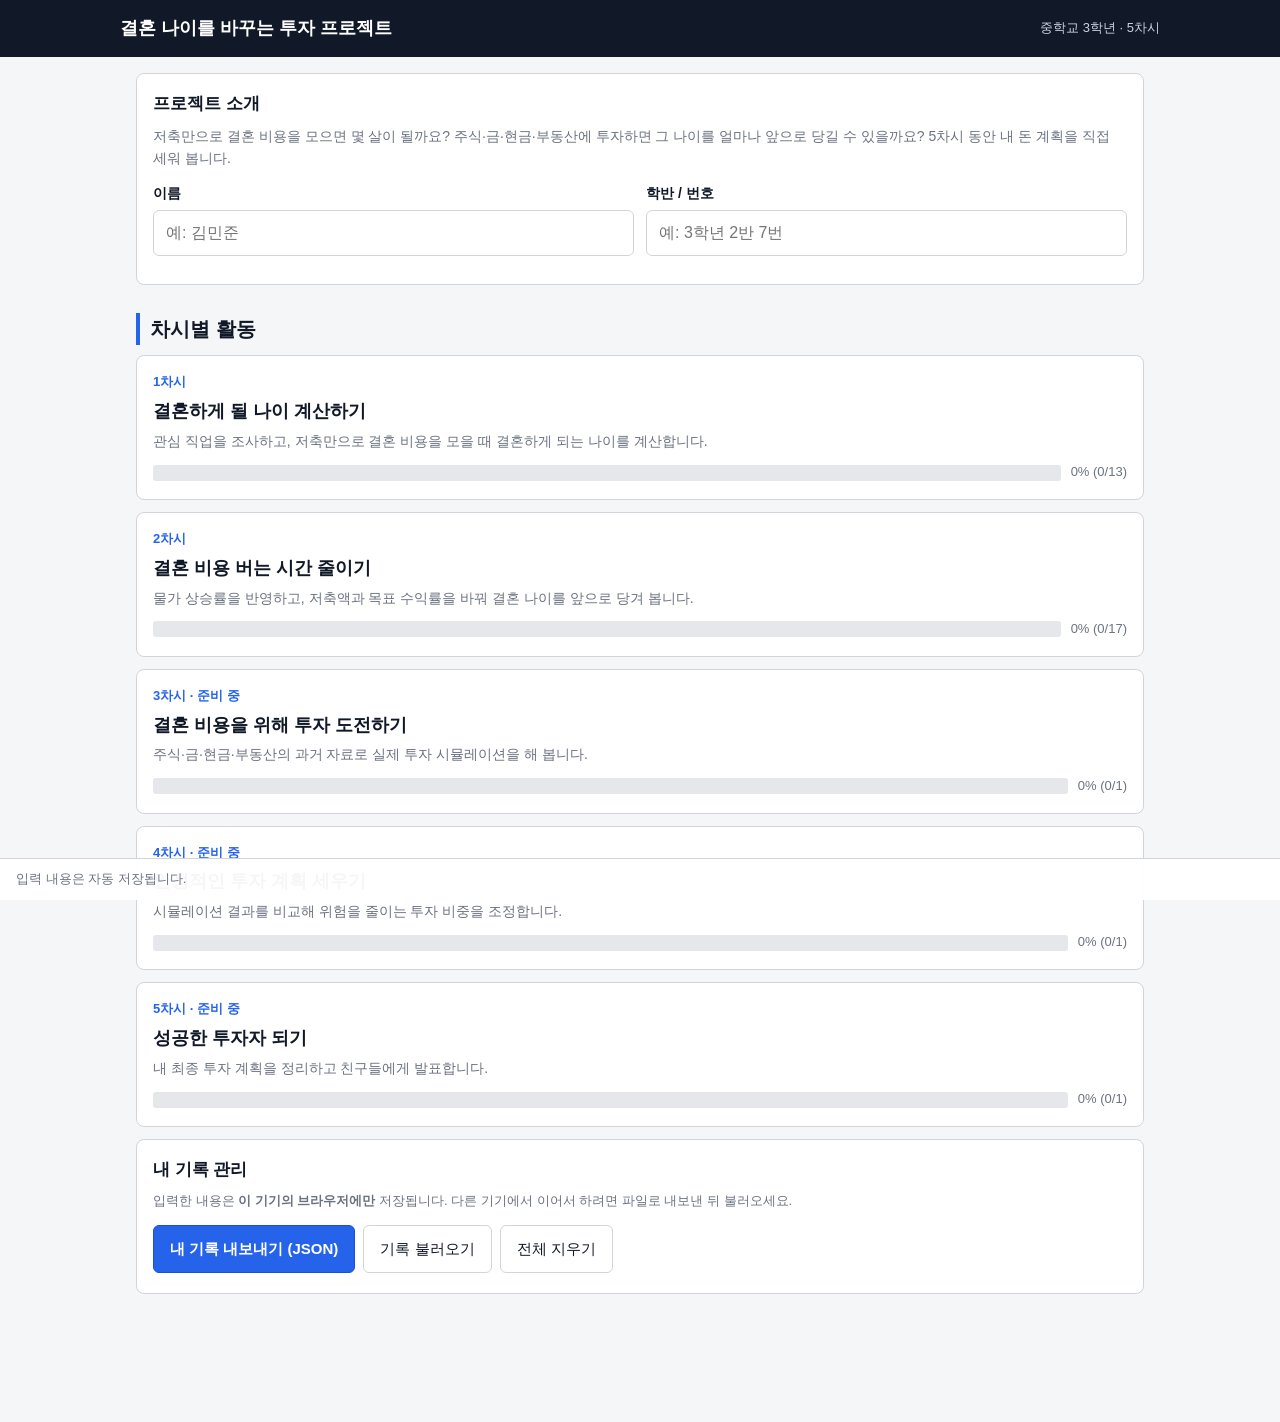
==== index.html @ b57b696e "Add files via upload" ====
<!DOCTYPE html>
<html lang="ko">
<head>
<meta charset="utf-8">
<meta name="viewport" content="width=device-width, initial-scale=1, viewport-fit=cover">
<title>결혼 나이를 바꾸는 투자 프로젝트</title>
<link rel="stylesheet" href="css/style.css">
</head>
<body>
<header class="top"><div class="inner">
  <h1>결혼 나이를 바꾸는 투자 프로젝트</h1>
  <span class="step">중학교 3학년 · 5차시</span>
</div></header>
<div class="wrap">
<div class="card">
  <h3 style="margin-top:0">프로젝트 소개</h3>
  <p class="lead" style="margin-bottom:12px">저축만으로 결혼 비용을 모으면 몇 살이 될까요?
  주식·금·현금·부동산에 투자하면 그 나이를 얼마나 앞으로 당길 수 있을까요?
  5차시 동안 내 돈 계획을 직접 세워 봅니다.</p>
  <div class="grid2">
    <label class="f"><span class="t">이름</span><input type="text" id="name" data-store="name" placeholder="예: 김민준"></label>
    <label class="f"><span class="t">학반 / 번호</span><input type="text" id="cls" data-store="class" placeholder="예: 3학년 2반 7번"></label>
  </div>
</div>
<h2>차시별 활동</h2>
<div id="cards"></div>
<div class="card">
  <h3 style="margin-top:0">내 기록 관리</h3>
  <p class="help">입력한 내용은 <b>이 기기의 브라우저에만</b> 저장됩니다. 다른 기기에서 이어서 하려면 파일로 내보낸 뒤 불러오세요.</p>
  <div class="btnrow">
    <button type="button" class="btn" id="exp">내 기록 내보내기 (JSON)</button>
    <label class="btn ghost" style="display:inline-flex;align-items:center">기록 불러오기
      <input type="file" id="imp" accept="application/json" style="display:none"></label>
    <button type="button" class="btn ghost" id="del">전체 지우기</button>
  </div>
  <div id="ioMsg" class="help"></div>
</div>
</div>
<div class="sticky"><span>입력 내용은 자동 저장됩니다.</span><span id="savedFlag" class="saved"></span></div>
<script src="js/store.js"></script>
<script>
(function(){
  var L=[
    {n:1,t:'결혼하게 될 나이 계산하기',d:'관심 직업을 조사하고, 저축만으로 결혼 비용을 모을 때 결혼하게 되는 나이를 계산합니다.',k:'l1',f:'lesson1.html',on:true},
    {n:2,t:'결혼 비용 버는 시간 줄이기',d:'물가 상승률을 반영하고, 저축액과 목표 수익률을 바꿔 결혼 나이를 앞으로 당겨 봅니다.',k:'l2',f:'lesson2.html',on:true},
    {n:3,t:'결혼 비용을 위해 투자 도전하기',d:'주식·금·현금·부동산의 과거 자료로 실제 투자 시뮬레이션을 해 봅니다.',k:'l3',f:'lesson3.html',on:false},
    {n:4,t:'안정적인 투자 계획 세우기',d:'시뮬레이션 결과를 비교해 위험을 줄이는 투자 비중을 조정합니다.',k:'l4',f:'lesson4.html',on:false},
    {n:5,t:'성공한 투자자 되기',d:'내 최종 투자 계획을 정리하고 친구들에게 발표합니다.',k:'l5',f:'lesson5.html',on:false}
  ];
  var html='';
  L.forEach(function(x){
    var p=STORE.progress(STORE.KEYS[x.k]||[]);
    html+='<a class="homecard" href="'+x.f+'">'
      +'<div class="n">'+x.n+'차시'+(x.on?'':' · 준비 중')+'</div>'
      +'<div class="ti">'+x.t+'</div><div class="d">'+x.d+'</div>'
      +'<div style="margin-top:10px;display:flex;align-items:center;gap:10px">'
      +'<div class="bar" style="flex:1"><i style="width:'+p.pct+'%"></i></div>'
      +'<span style="font-size:13px;color:#6b7280">'+p.pct+'% ('+p.done+'/'+p.total+')</span></div></a>';
  });
  document.getElementById('cards').innerHTML=html;
  STORE.bind(document);
  document.getElementById('exp').addEventListener('click',function(){ STORE.exportFile(); });
  document.getElementById('imp').addEventListener('change',function(e){
    if(!e.target.files[0]) return;
    STORE.importFile(e.target.files[0],function(ok){
      document.getElementById('ioMsg').textContent=ok?'불러왔습니다. 화면을 새로 고칩니다.':'파일을 읽을 수 없습니다.';
      if(ok) setTimeout(function(){ location.reload(); },700);
    });
  });
  document.getElementById('del').addEventListener('click',function(){
    if(confirm('입력한 모든 내용을 지웁니다. 계속할까요?')){ localStorage.removeItem('wedding-project-v2'); location.reload(); }
  });
})();
</script>
</body></html>
---- css/style.css ----
:root{
  --bg:#f5f6f8; --card:#ffffff; --fg:#111827; --muted:#6b7280; --line:#d1d5db;
  --primary:#2563eb; --primary-dark:#1d4ed8; --accent:#0f766e;
  --warn:#b45309; --warnbg:#fffbeb; --bad:#b91c1c; --badbg:#fef2f2;
  --good:#15803d; --goodbg:#f0fdf4; --radius:8px;
  --f:Pretendard,-apple-system,BlinkMacSystemFont,"Segoe UI",sans-serif;
}
*{box-sizing:border-box;-webkit-tap-highlight-color:transparent}
html,body{margin:0;padding:0}
body{font-family:var(--f);background:var(--bg);color:var(--fg);font-size:16px;line-height:1.6}
.wrap{max-width:1040px;margin:0 auto;padding:16px 16px 72px}
a{color:var(--primary)}
header.top{background:#111827;color:#fff;padding:14px 16px}
header.top .inner{max-width:1040px;margin:0 auto;display:flex;align-items:center;gap:12px;flex-wrap:wrap}
header.top .home{color:#fff;text-decoration:none;border:1px solid #4b5563;border-radius:6px;padding:8px 12px;font-size:14px;min-height:40px;display:inline-flex;align-items:center}
header.top h1{font-size:18px;margin:0;font-weight:700}
header.top .step{font-size:13px;color:#cbd5e1;margin-left:auto}
h2{font-size:20px;margin:28px 0 10px;border-left:4px solid var(--primary);padding-left:10px}
h3{font-size:17px;margin:20px 0 8px}
p.lead{color:var(--muted);font-size:14px;margin:4px 0 16px}
.card{background:var(--card);border:1px solid var(--line);border-radius:var(--radius);padding:16px;margin-bottom:14px}
.grid2{display:grid;grid-template-columns:repeat(2,1fr);gap:12px}
.grid3{display:grid;grid-template-columns:repeat(3,1fr);gap:12px}
.grid4{display:grid;grid-template-columns:repeat(4,1fr);gap:12px}
@media(max-width:860px){.grid3,.grid4{grid-template-columns:1fr 1fr}}
@media(max-width:600px){.grid2,.grid3,.grid4{grid-template-columns:1fr}}
label.f{display:block;margin-bottom:12px}
label.f>span.t{display:block;font-size:14px;font-weight:600;margin-bottom:6px}
label.f>span.t .no{color:var(--primary);font-weight:700;margin-right:4px}
input[type=text],input[type=number],select,textarea{
  width:100%;font-family:var(--f);font-size:16px;padding:11px 12px;border:1px solid var(--line);
  border-radius:6px;background:#fff;color:var(--fg);min-height:46px}
textarea{min-height:96px;resize:vertical}
input:focus,select:focus,textarea:focus{outline:2px solid var(--primary);outline-offset:1px;border-color:var(--primary)}
input[readonly],input:disabled{background:#f3f4f6;color:#374151}
.unit{display:flex;align-items:center;gap:8px}
.unit span.u{font-size:14px;color:var(--muted);white-space:nowrap}
.chips{display:flex;flex-wrap:wrap;gap:6px;margin:6px 0 2px}
button{font-family:var(--f);cursor:pointer}
.chip{background:#eef2ff;border:1px solid #c7d2fe;color:#1e3a8a;border-radius:6px;
  padding:9px 11px;font-size:13px;min-height:40px;text-align:left}
.chip:active{background:#e0e7ff}
.chip.note{background:var(--warnbg);border-color:#fde68a;color:var(--warn);cursor:default}
.btn{background:var(--primary);color:#fff;border:1px solid var(--primary-dark);border-radius:6px;
  padding:11px 16px;font-size:15px;font-weight:600;min-height:46px}
.btn.strong{background:var(--primary-dark);border-color:#1e40af;font-size:16px}
.btn.ghost{background:#fff;color:var(--fg);border-color:var(--line);font-weight:500}
.btn.teal{background:var(--accent);border-color:#115e59;color:#fff}
.btn.sm{padding:8px 11px;font-size:13px;min-height:40px}
.btn:disabled{opacity:.5}
.btnrow{display:flex;flex-wrap:wrap;gap:8px;margin-top:8px}
.help{font-size:13px;color:var(--muted);margin-top:4px}
.formula{font-size:14px;background:#f8fafc;border:1px solid var(--line);border-radius:6px;
  padding:10px 12px;margin-top:8px;font-variant-numeric:tabular-nums;color:#1f2937}
.box{border:1px solid #fde68a;background:var(--warnbg);border-radius:6px;padding:12px 14px;font-size:14px;color:#78350f}
.box.good{border-color:#bbf7d0;background:var(--goodbg);color:#14532d}
.box.bad{border-color:#fecaca;background:var(--badbg);color:#7f1d1d}
.box.plain{border-color:var(--line);background:#f8fafc;color:#1f2937}
.metric{border:1px solid var(--line);border-radius:var(--radius);background:#fff;padding:12px}
.metric .l{font-size:13px;color:var(--muted)}
.metric .v{font-size:26px;font-weight:700;font-variant-numeric:tabular-nums;margin-top:2px}
.metric .s{font-size:12px;color:var(--muted)}
table.t{width:100%;border-collapse:collapse;font-size:14px;background:#fff}
table.t th,table.t td{border:1px solid var(--line);padding:9px 10px;text-align:left}
table.t th{background:#f3f4f6;font-weight:600}
table.t td.num,table.t th.num{text-align:right;font-variant-numeric:tabular-nums}
.badge{display:inline-block;font-size:12px;font-weight:600;border-radius:5px;padding:2px 7px;border:1px solid}
.badge.g{color:var(--good);border-color:#bbf7d0;background:var(--goodbg)}
.badge.w{color:var(--warn);border-color:#fde68a;background:var(--warnbg)}
.badge.b{color:var(--bad);border-color:#fecaca;background:var(--badbg)}
.bar{height:16px;background:#e5e7eb;border-radius:3px;overflow:hidden}
.bar>i{display:block;height:100%;background:var(--primary)}
.bar>i.w{background:#d97706}.bar>i.b{background:#dc2626}.bar>i.g{background:#16a34a}
details{border:1px solid var(--line);border-radius:6px;background:#fff;padding:0 12px;margin-top:10px}
details>summary{cursor:pointer;padding:12px 0;font-weight:600;font-size:15px}
details[open]>summary{border-bottom:1px solid var(--line);margin-bottom:12px}
details .inner{padding-bottom:14px}
.sticky{position:sticky;bottom:0;background:rgba(255,255,255,.96);border-top:1px solid var(--line);
  padding:10px 16px;display:flex;gap:10px;align-items:center;flex-wrap:wrap;font-size:13px;color:var(--muted)}
.scen{border:1px solid var(--line);border-radius:var(--radius);background:#fff;padding:14px}
.scen.sel{border-color:var(--primary);box-shadow:inset 0 0 0 1px var(--primary)}
.scen h4{margin:0 0 10px;font-size:16px}
.scen .res{margin-top:10px;border-top:1px dashed var(--line);padding-top:10px;font-size:14px}
.scen .big{font-size:24px;font-weight:700;font-variant-numeric:tabular-nums}
.saved{font-size:12px;color:var(--good)}
.homecard{display:block;text-decoration:none;color:inherit;border:1px solid var(--line);background:#fff;
  border-radius:var(--radius);padding:16px;margin-bottom:12px}
.homecard .n{font-size:13px;color:var(--primary);font-weight:700}
.homecard .ti{font-size:18px;font-weight:700;margin:4px 0}
.homecard .d{font-size:14px;color:var(--muted)}
.sr-only{position:absolute;width:1px;height:1px;margin:-1px;overflow:hidden;clip:rect(0,0,0,0)}
@media print{header.top,.sticky,.btnrow,.chips{display:none}body{background:#fff}.card{break-inside:avoid}}
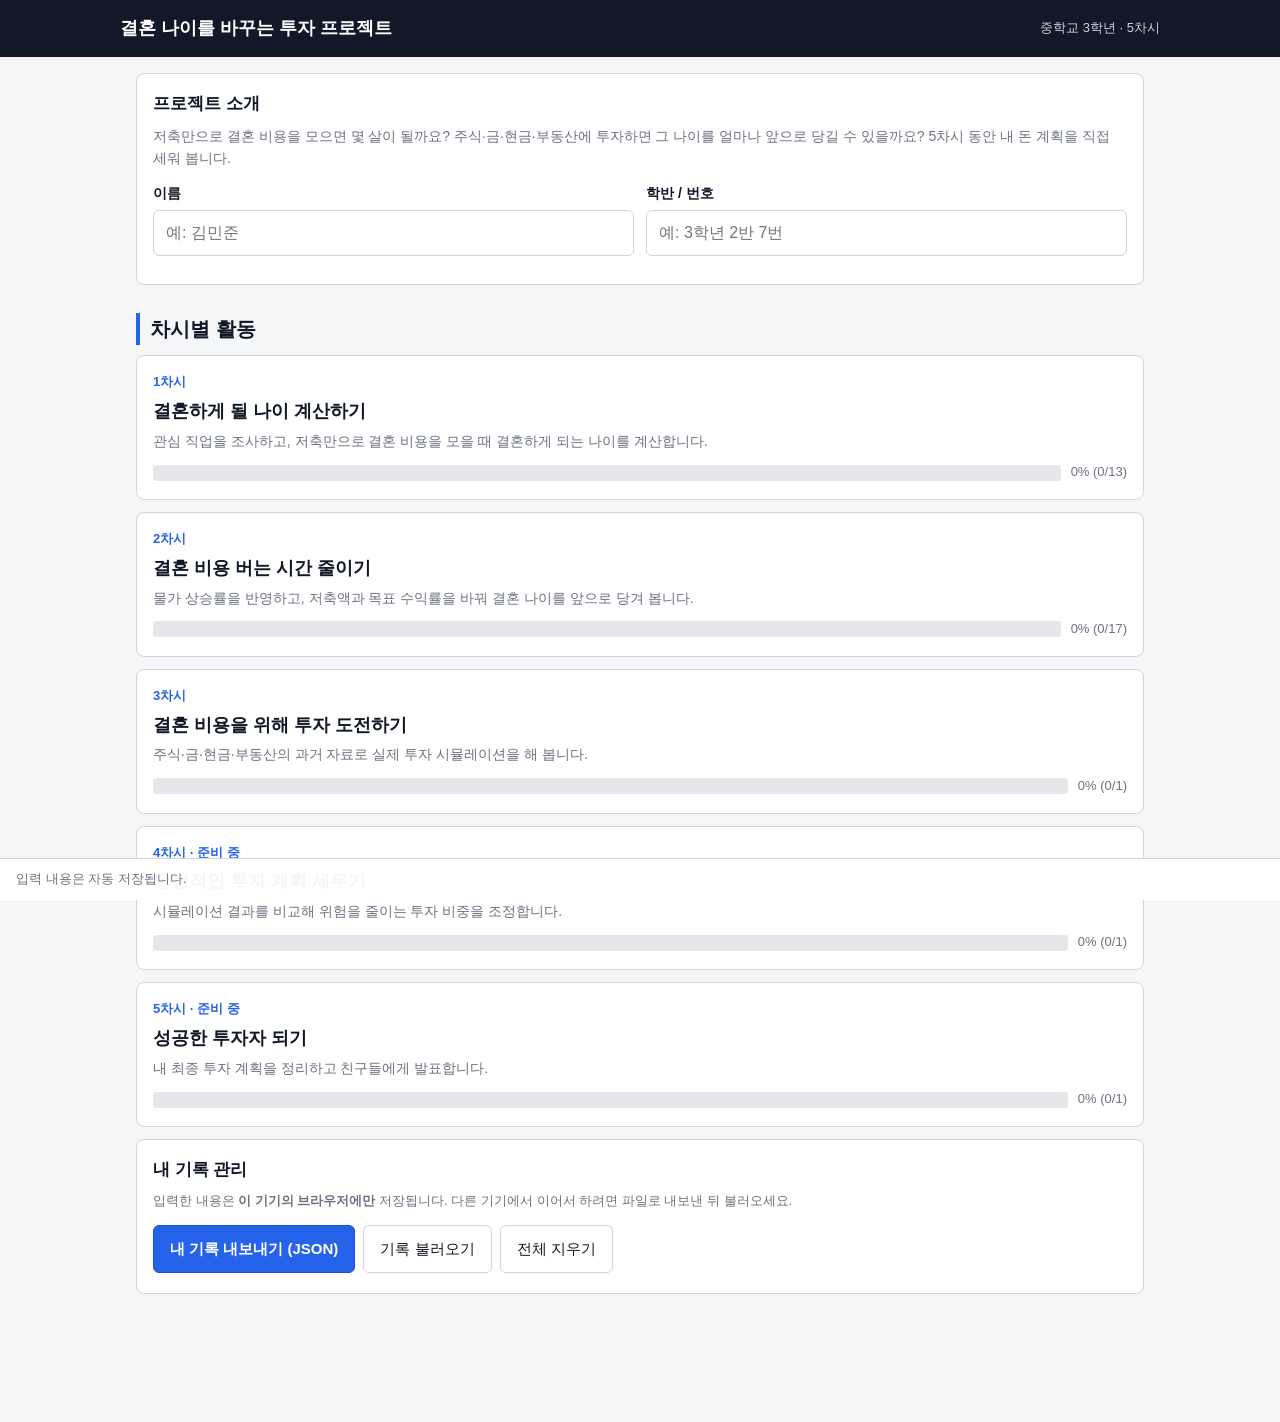
==== commit 320fcb52: "3차시 추가" ====
--- a/index.html
+++ b/index.html
@@ -43,7 +43,7 @@
   var L=[
     {n:1,t:'결혼하게 될 나이 계산하기',d:'관심 직업을 조사하고, 저축만으로 결혼 비용을 모을 때 결혼하게 되는 나이를 계산합니다.',k:'l1',f:'lesson1.html',on:true},
     {n:2,t:'결혼 비용 버는 시간 줄이기',d:'물가 상승률을 반영하고, 저축액과 목표 수익률을 바꿔 결혼 나이를 앞으로 당겨 봅니다.',k:'l2',f:'lesson2.html',on:true},
-    {n:3,t:'결혼 비용을 위해 투자 도전하기',d:'주식·금·현금·부동산의 과거 자료로 실제 투자 시뮬레이션을 해 봅니다.',k:'l3',f:'lesson3.html',on:false},
+    {n:3,t:'결혼 비용을 위해 투자 도전하기',d:'주식·금·현금·부동산의 과거 자료로 실제 투자 시뮬레이션을 해 봅니다.',k:'l3',f:'lesson3.html',on:true},
     {n:4,t:'안정적인 투자 계획 세우기',d:'시뮬레이션 결과를 비교해 위험을 줄이는 투자 비중을 조정합니다.',k:'l4',f:'lesson4.html',on:false},
     {n:5,t:'성공한 투자자 되기',d:'내 최종 투자 계획을 정리하고 친구들에게 발표합니다.',k:'l5',f:'lesson5.html',on:false}
   ];
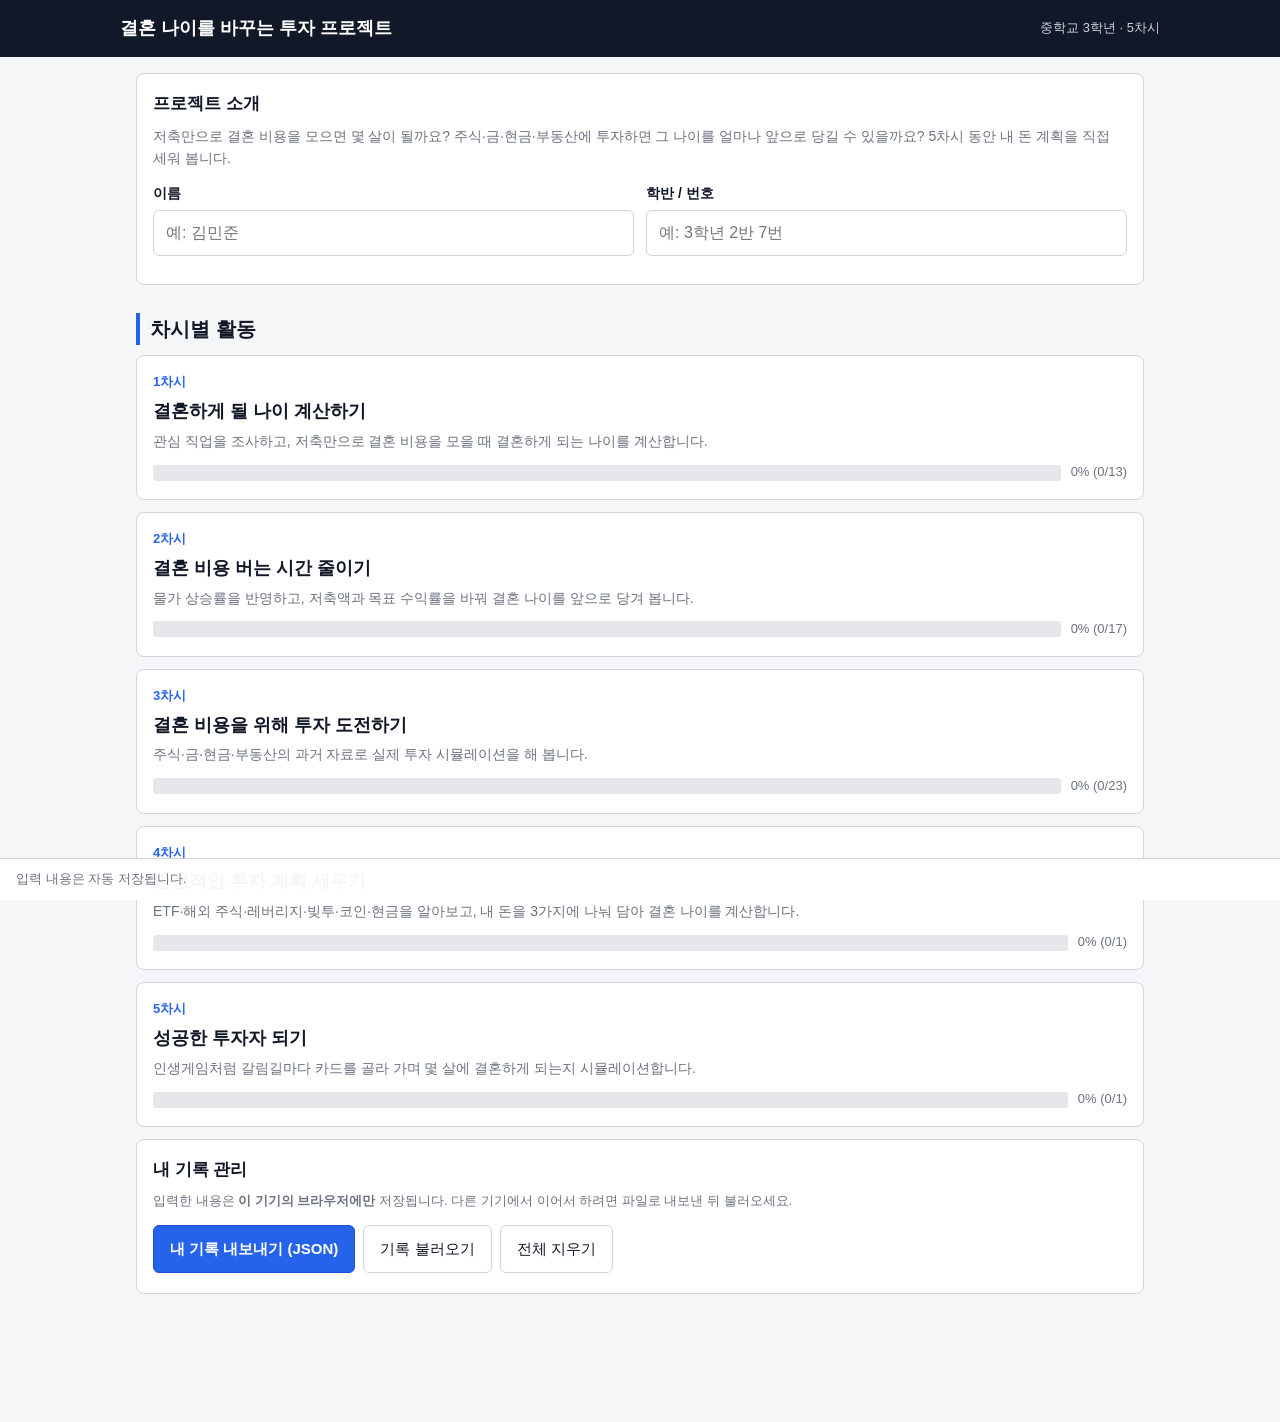
==== commit 3443d439: "Add files via upload" ====
--- a/index.html
+++ b/index.html
@@ -44,8 +44,8 @@
     {n:1,t:'결혼하게 될 나이 계산하기',d:'관심 직업을 조사하고, 저축만으로 결혼 비용을 모을 때 결혼하게 되는 나이를 계산합니다.',k:'l1',f:'lesson1.html',on:true},
     {n:2,t:'결혼 비용 버는 시간 줄이기',d:'물가 상승률을 반영하고, 저축액과 목표 수익률을 바꿔 결혼 나이를 앞으로 당겨 봅니다.',k:'l2',f:'lesson2.html',on:true},
     {n:3,t:'결혼 비용을 위해 투자 도전하기',d:'주식·금·현금·부동산의 과거 자료로 실제 투자 시뮬레이션을 해 봅니다.',k:'l3',f:'lesson3.html',on:true},
-    {n:4,t:'안정적인 투자 계획 세우기',d:'시뮬레이션 결과를 비교해 위험을 줄이는 투자 비중을 조정합니다.',k:'l4',f:'lesson4.html',on:false},
-    {n:5,t:'성공한 투자자 되기',d:'내 최종 투자 계획을 정리하고 친구들에게 발표합니다.',k:'l5',f:'lesson5.html',on:false}
+    {n:4,t:'안정적인 투자 계획 세우기',d:'ETF·해외 주식·레버리지·빚투·코인·현금을 알아보고, 내 돈을 3가지에 나눠 담아 결혼 나이를 계산합니다.',k:'l4',f:'lesson4.html',on:true},
+    {n:5,t:'성공한 투자자 되기',d:'인생게임처럼 갈림길마다 카드를 골라 가며 몇 살에 결혼하게 되는지 시뮬레이션합니다.',k:'l5',f:'lesson5.html',on:true}
   ];
   var html='';
   L.forEach(function(x){
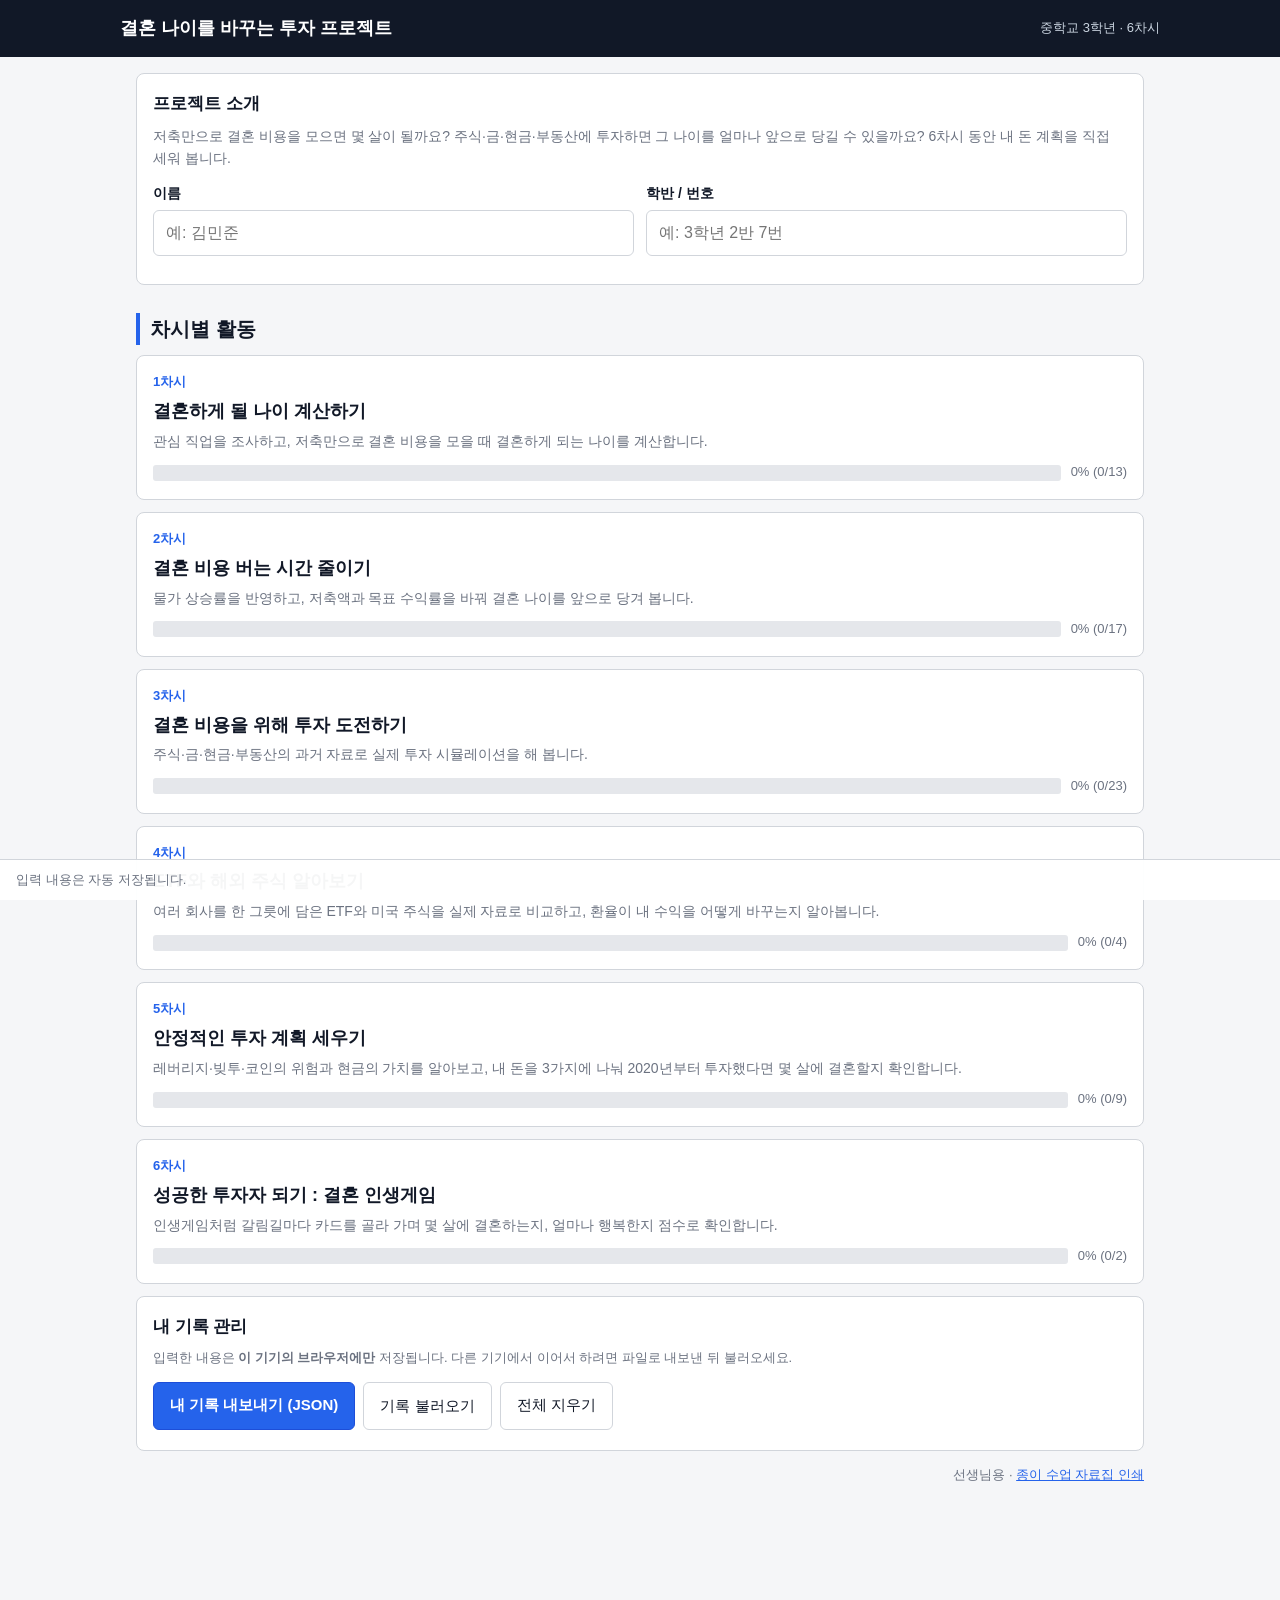
==== commit c5b415e6: "Add files via upload" ====
--- a/index.html
+++ b/index.html
@@ -9,14 +9,14 @@
 <body>
 <header class="top"><div class="inner">
   <h1>결혼 나이를 바꾸는 투자 프로젝트</h1>
-  <span class="step">중학교 3학년 · 5차시</span>
+  <span class="step">중학교 3학년 · 6차시</span>
 </div></header>
 <div class="wrap">
 <div class="card">
   <h3 style="margin-top:0">프로젝트 소개</h3>
   <p class="lead" style="margin-bottom:12px">저축만으로 결혼 비용을 모으면 몇 살이 될까요?
   주식·금·현금·부동산에 투자하면 그 나이를 얼마나 앞으로 당길 수 있을까요?
-  5차시 동안 내 돈 계획을 직접 세워 봅니다.</p>
+  6차시 동안 내 돈 계획을 직접 세워 봅니다.</p>
   <div class="grid2">
     <label class="f"><span class="t">이름</span><input type="text" id="name" data-store="name" placeholder="예: 김민준"></label>
     <label class="f"><span class="t">학반 / 번호</span><input type="text" id="cls" data-store="class" placeholder="예: 3학년 2반 7번"></label>
@@ -35,6 +35,7 @@
   </div>
   <div id="ioMsg" class="help"></div>
 </div>
+<p class="help" style="text-align:right">선생님용 · <a href="print.html">종이 수업 자료집 인쇄</a></p>
 </div>
 <div class="sticky"><span>입력 내용은 자동 저장됩니다.</span><span id="savedFlag" class="saved"></span></div>
 <script src="js/store.js"></script>
@@ -44,8 +45,9 @@
     {n:1,t:'결혼하게 될 나이 계산하기',d:'관심 직업을 조사하고, 저축만으로 결혼 비용을 모을 때 결혼하게 되는 나이를 계산합니다.',k:'l1',f:'lesson1.html',on:true},
     {n:2,t:'결혼 비용 버는 시간 줄이기',d:'물가 상승률을 반영하고, 저축액과 목표 수익률을 바꿔 결혼 나이를 앞으로 당겨 봅니다.',k:'l2',f:'lesson2.html',on:true},
     {n:3,t:'결혼 비용을 위해 투자 도전하기',d:'주식·금·현금·부동산의 과거 자료로 실제 투자 시뮬레이션을 해 봅니다.',k:'l3',f:'lesson3.html',on:true},
-    {n:4,t:'안정적인 투자 계획 세우기',d:'ETF·해외 주식·레버리지·빚투·코인·현금을 알아보고, 내 돈을 3가지에 나눠 담아 결혼 나이를 계산합니다.',k:'l4',f:'lesson4.html',on:true},
-    {n:5,t:'성공한 투자자 되기',d:'인생게임처럼 갈림길마다 카드를 골라 가며 몇 살에 결혼하게 되는지 시뮬레이션합니다.',k:'l5',f:'lesson5.html',on:true}
+    {n:4,t:'ETF와 해외 주식 알아보기',d:'여러 회사를 한 그릇에 담은 ETF와 미국 주식을 실제 자료로 비교하고, 환율이 내 수익을 어떻게 바꾸는지 알아봅니다.',k:'l4',f:'lesson4.html',on:true},
+    {n:5,t:'안정적인 투자 계획 세우기',d:'레버리지·빚투·코인의 위험과 현금의 가치를 알아보고, 내 돈을 3가지에 나눠 2020년부터 투자했다면 몇 살에 결혼할지 확인합니다.',k:'l5',f:'lesson5.html',on:true},
+    {n:6,t:'성공한 투자자 되기 : 결혼 인생게임',d:'인생게임처럼 갈림길마다 카드를 골라 가며 몇 살에 결혼하는지, 얼마나 행복한지 점수로 확인합니다.',k:'l6',f:'lesson6.html',on:true}
   ];
   var html='';
   L.forEach(function(x){
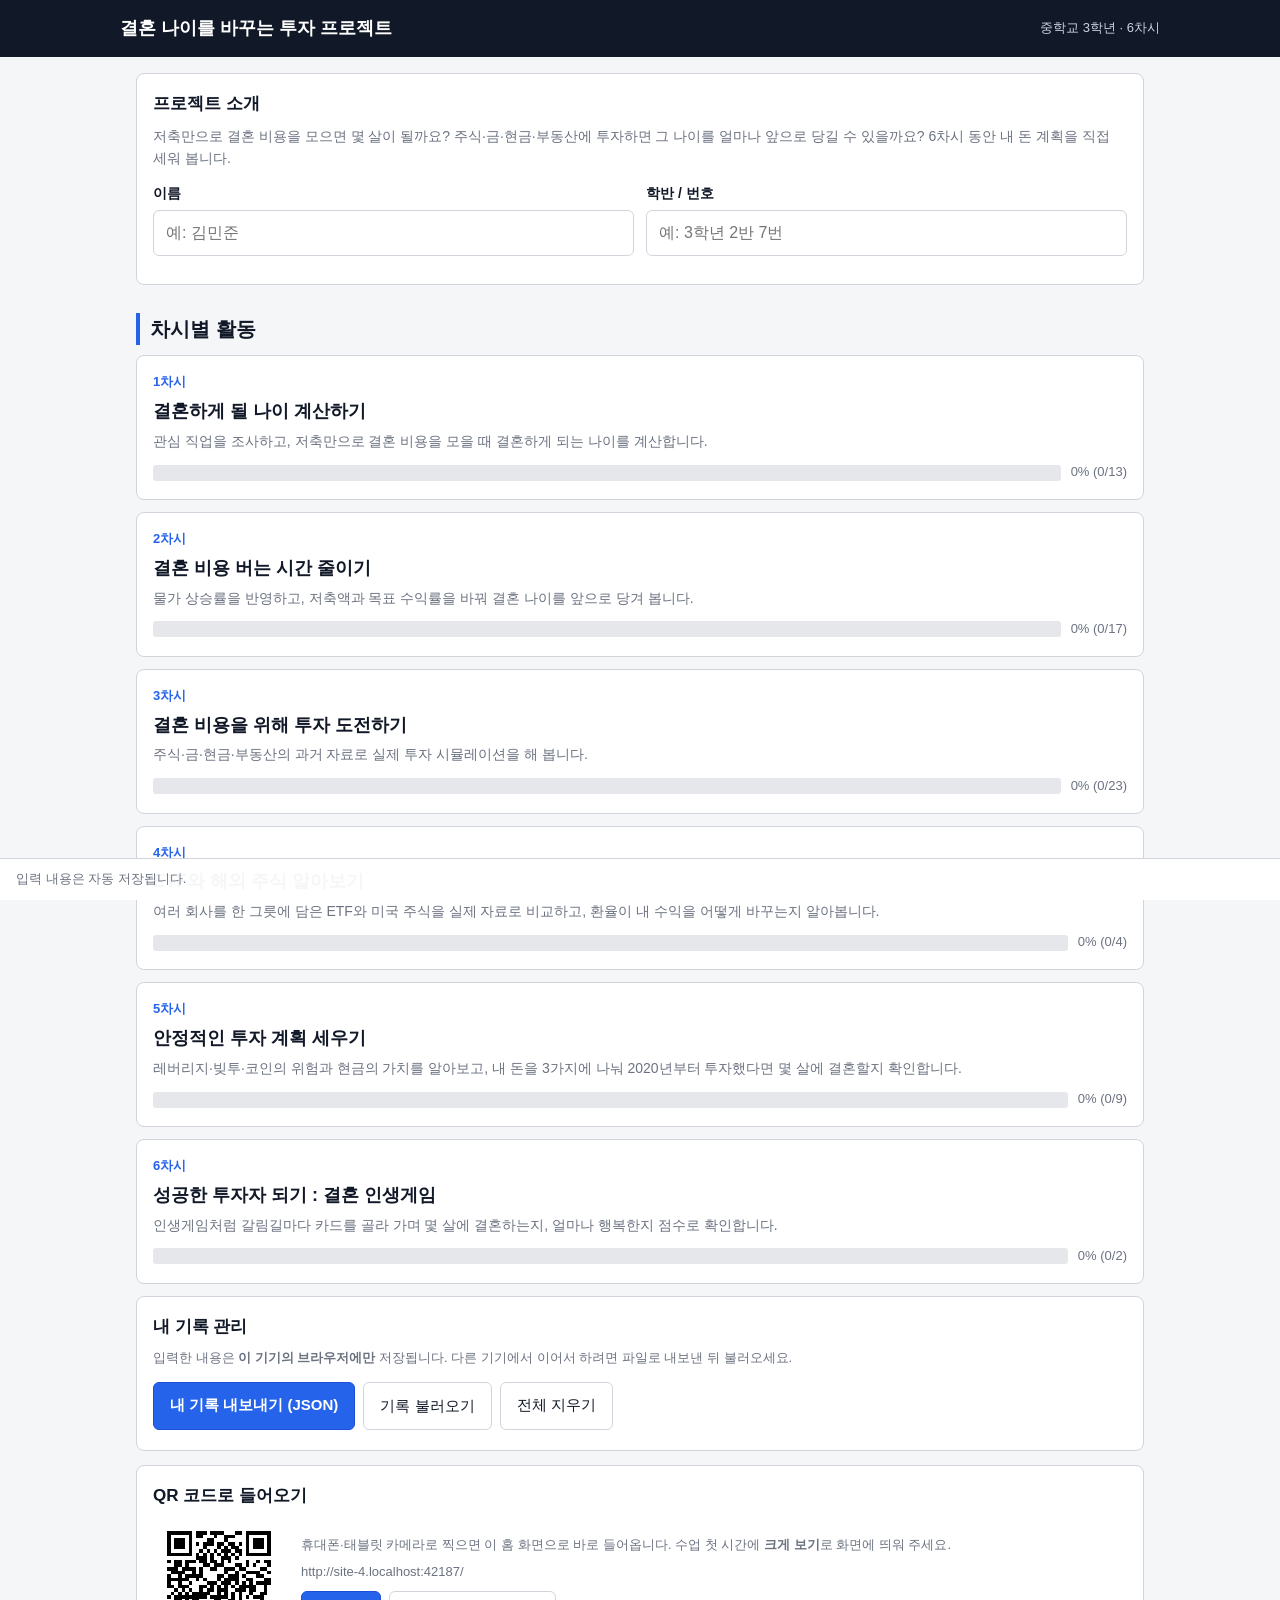
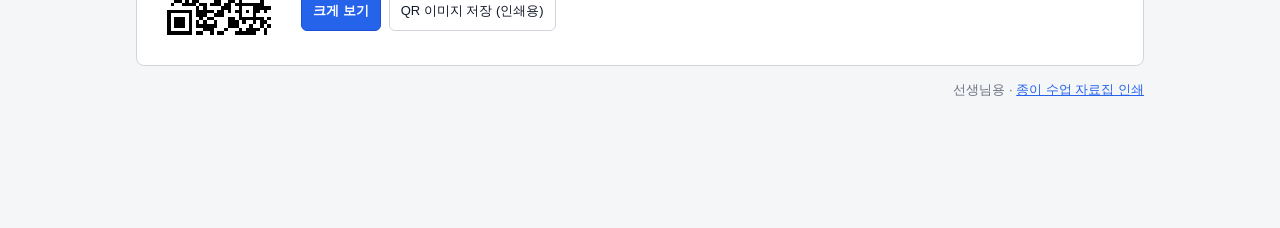
==== commit 7a1b6a12: "Add files via upload" ====
--- a/index.html
+++ b/index.html
@@ -5,6 +5,12 @@
 <meta name="viewport" content="width=device-width, initial-scale=1, viewport-fit=cover">
 <title>결혼 나이를 바꾸는 투자 프로젝트</title>
 <link rel="stylesheet" href="css/style.css">
+<style>
+  #qrOverlay{position:fixed;inset:0;background:#fff;z-index:80;display:flex;flex-direction:column;align-items:center;justify-content:center;gap:14px;
+    padding:24px;padding-top:max(24px,env(safe-area-inset-top));padding-bottom:max(24px,env(safe-area-inset-bottom))}
+  #qrOverlay[hidden]{display:none}
+  @media print{#qrCard{display:none}}
+</style>
 </head>
 <body>
 <header class="top"><div class="inner">
@@ -35,10 +41,29 @@
   </div>
   <div id="ioMsg" class="help"></div>
 </div>
+<div class="card" id="qrCard">
+  <h3 style="margin-top:0">QR 코드로 들어오기</h3>
+  <div style="display:flex;gap:16px;align-items:center;flex-wrap:wrap">
+    <div id="qrSmall" style="width:132px;height:132px;flex:0 0 auto"></div>
+    <div style="flex:1;min-width:200px">
+      <p class="help" style="margin:0 0 6px">휴대폰·태블릿 카메라로 찍으면 이 홈 화면으로 바로 들어옵니다. 수업 첫 시간에 <b>크게 보기</b>로 화면에 띄워 주세요.</p>
+      <div class="help" id="qrUrl" style="word-break:break-all"></div>
+      <div class="btnrow"><button type="button" class="btn sm" id="qrBig">크게 보기</button>
+        <button type="button" class="btn ghost sm" id="qrSave">QR 이미지 저장 (인쇄용)</button></div>
+    </div>
+  </div>
+</div>
+<div id="qrOverlay" hidden>
+  <div style="font-size:24px;font-weight:700">결혼 나이를 바꾸는 투자 프로젝트</div>
+  <div id="qrLarge"></div>
+  <div id="qrLargeUrl" style="font-size:18px;color:#374151;word-break:break-all;text-align:center"></div>
+  <button type="button" class="btn strong" id="qrClose">닫기</button>
+</div>
 <p class="help" style="text-align:right">선생님용 · <a href="print.html">종이 수업 자료집 인쇄</a></p>
 </div>
 <div class="sticky"><span>입력 내용은 자동 저장됩니다.</span><span id="savedFlag" class="saved"></span></div>
 <script src="js/store.js"></script>
+<script src="js/qrcode.js"></script>
 <script>
 (function(){
   var L=[
@@ -61,6 +86,38 @@
   });
   document.getElementById('cards').innerHTML=html;
   STORE.bind(document);
+  /* ---- 홈 화면 QR 코드 (지금 열린 주소로 자동 생성) ---- */
+  (function(){
+    var url=location.href.split('#')[0].split('?')[0].replace(/index\.html$/,'');
+    var ok=/^https?:/.test(url)&&typeof qrcode==='function';
+    if(!ok){ document.getElementById('qrUrl').textContent='웹 주소(https://…)로 열었을 때 QR 코드가 만들어집니다.'; return; }
+    var qr=qrcode(0,'M'); qr.addData(url); qr.make();
+    var n=qr.getModuleCount();
+    function svg(px){
+      var m=4, size=n+m*2, d='';
+      for(var r=0;r<n;r++) for(var c=0;c<n;c++) if(qr.isDark(r,c)) d+='M'+(c+m)+' '+(r+m)+'h1v1h-1z';
+      return '<svg xmlns="http://www.w3.org/2000/svg" viewBox="0 0 '+size+' '+size+'" width="'+px+'" height="'+px+'" shape-rendering="crispEdges" role="img" aria-label="홈 화면 QR 코드">'
+        +'<rect width="'+size+'" height="'+size+'" fill="#fff"/><path d="'+d+'" fill="#000"/></svg>';
+    }
+    document.getElementById('qrSmall').innerHTML=svg(132);
+    document.getElementById('qrUrl').textContent=url;
+    var ov=document.getElementById('qrOverlay');
+    document.getElementById('qrBig').addEventListener('click',function(){
+      var px=Math.floor(Math.min(window.innerWidth,window.innerHeight-200)*0.9);
+      document.getElementById('qrLarge').innerHTML=svg(Math.max(240,px));
+      document.getElementById('qrLargeUrl').textContent=url;
+      ov.hidden=false; document.getElementById('qrClose').focus();
+    });
+    function close(){ ov.hidden=true; document.getElementById('qrBig').focus(); }
+    document.getElementById('qrClose').addEventListener('click',close);
+    document.addEventListener('keydown',function(e){ if(e.key==='Escape'&&!ov.hidden) close(); });
+    document.getElementById('qrSave').addEventListener('click',function(){
+      var cell=12, m=4, size=(n+m*2)*cell, cv=document.createElement('canvas'); cv.width=cv.height=size;
+      var g=cv.getContext('2d'); g.fillStyle='#fff'; g.fillRect(0,0,size,size); g.fillStyle='#000';
+      for(var r=0;r<n;r++) for(var c=0;c<n;c++) if(qr.isDark(r,c)) g.fillRect((c+m)*cell,(r+m)*cell,cell,cell);
+      var a=document.createElement('a'); a.href=cv.toDataURL('image/png'); a.download='홈화면_QR.png'; document.body.appendChild(a); a.click(); a.remove();
+    });
+  })();
   document.getElementById('exp').addEventListener('click',function(){ STORE.exportFile(); });
   document.getElementById('imp').addEventListener('change',function(e){
     if(!e.target.files[0]) return;
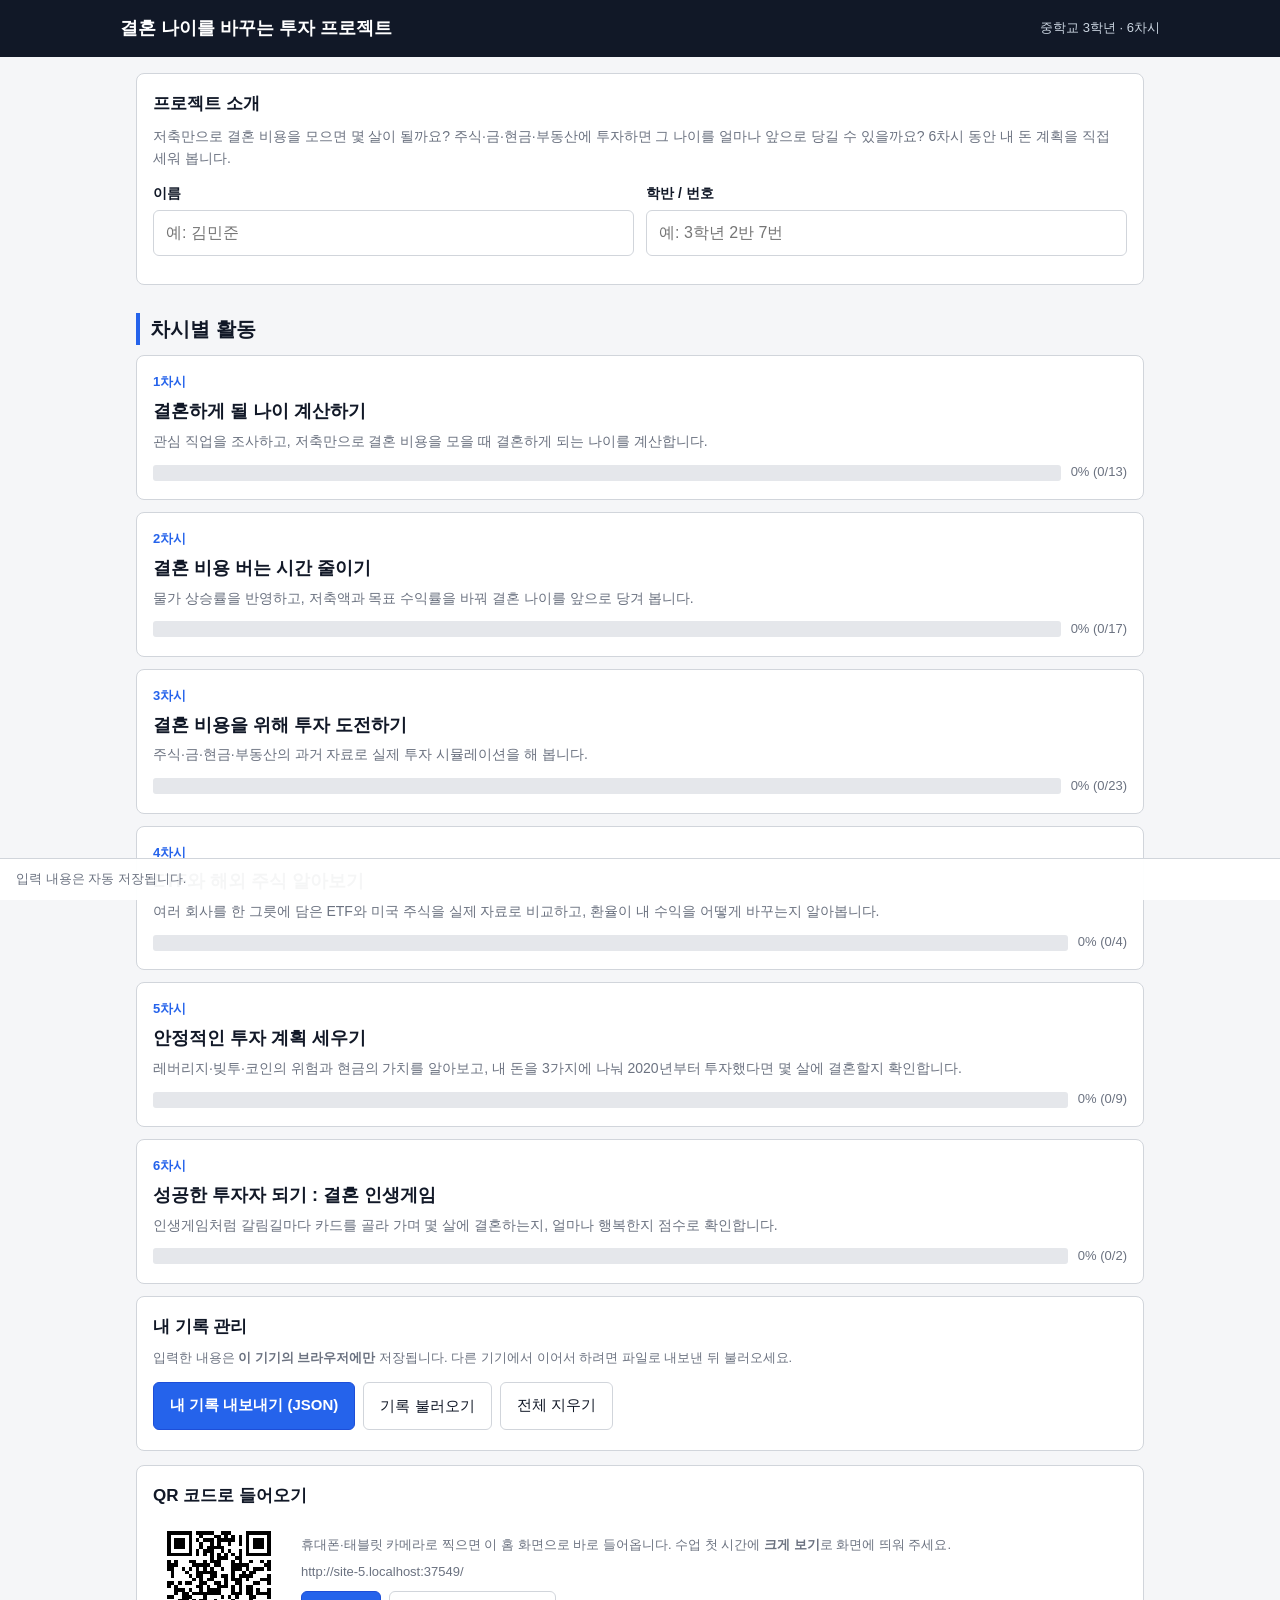
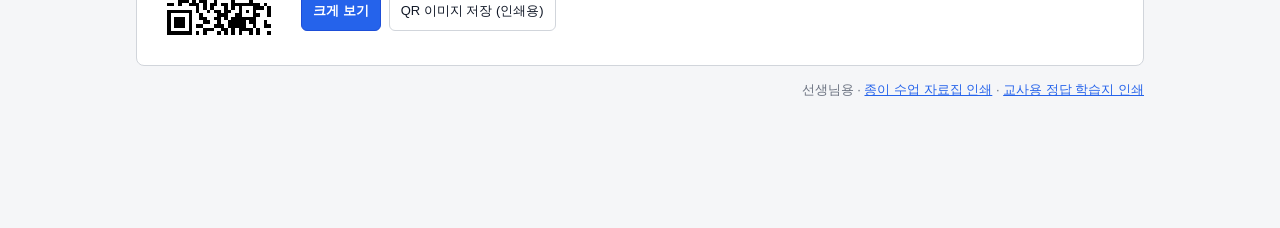
==== commit fb431eff: "Add files via upload" ====
--- a/index.html
+++ b/index.html
@@ -59,7 +59,7 @@
   <div id="qrLargeUrl" style="font-size:18px;color:#374151;word-break:break-all;text-align:center"></div>
   <button type="button" class="btn strong" id="qrClose">닫기</button>
 </div>
-<p class="help" style="text-align:right">선생님용 · <a href="print.html">종이 수업 자료집 인쇄</a></p>
+<p class="help" style="text-align:right">선생님용 · <a href="print.html">종이 수업 자료집 인쇄</a> · <a href="answers.html">교사용 정답 학습지 인쇄</a></p>
 </div>
 <div class="sticky"><span>입력 내용은 자동 저장됩니다.</span><span id="savedFlag" class="saved"></span></div>
 <script src="js/store.js"></script>
